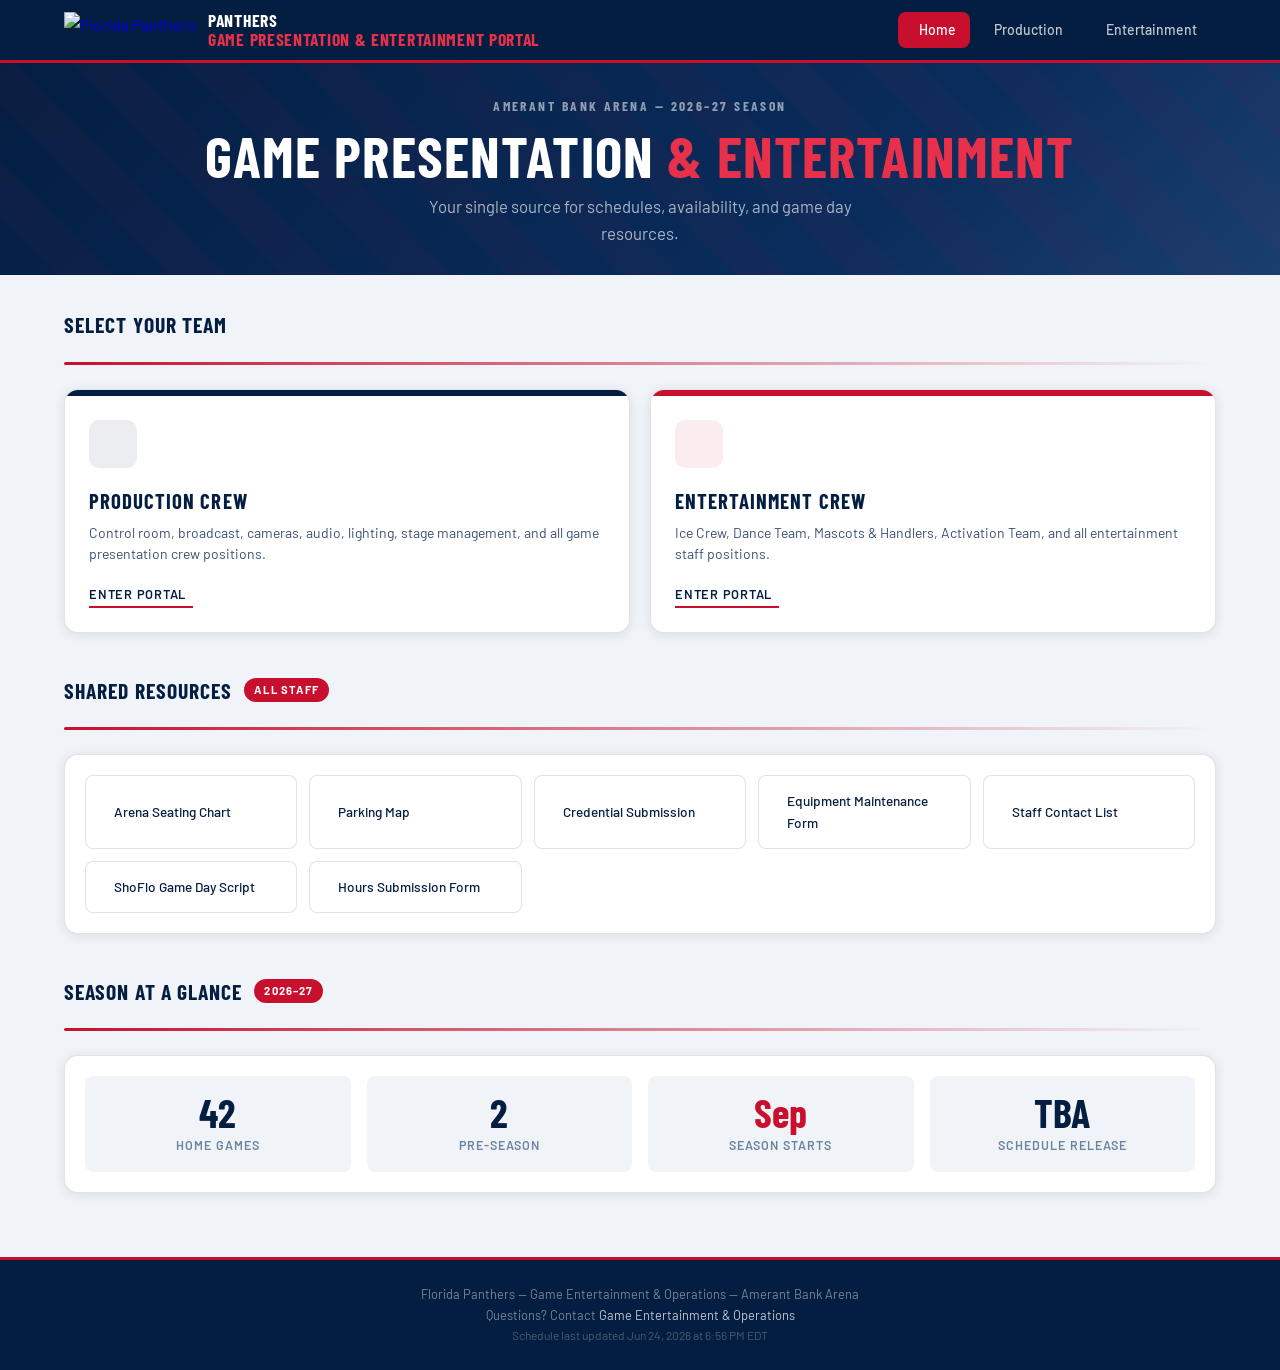
==== index.html @ a77f3585 "Add files via upload" ====
<!DOCTYPE html>
<html lang="en">
<head>
<meta charset="UTF-8">
<meta name="viewport" content="width=device-width, initial-scale=1.0">
<meta name="apple-mobile-web-app-capable" content="yes">
<meta name="apple-mobile-web-app-title" content="Panthers Game Presentation Portal">
<title>Florida Panthers — Game Presentation &amp; Entertainment Portal</title>
<link rel="stylesheet" href="portal.css">
<link rel="stylesheet" href="https://cdn.jsdelivr.net/npm/@tabler/icons-webfont@latest/tabler-icons.min.css">
</head>
<body>

<nav class="nav">
  <div class="nav-inner">
    <a href="index.html" class="nav-logo">
      <img src="https://upload.wikimedia.org/wikipedia/en/4/43/Florida_Panthers_2016_logo.svg" alt="Florida Panthers">
      <div class="nav-wordmark">Panthers<span>Game Presentation &amp; Entertainment Portal</span></div>
    </a>
    <ul class="nav-links">
      <li><a href="index.html" class="active"><i class="ti ti-home"></i><span>Home</span></a></li>
      <li class="nav-dropdown">
        <a href="production.html"><i class="ti ti-video"></i><span>Production</span><i class="ti ti-chevron-down nav-caret"></i></a>
        <div class="nav-dropdown-menu">
        <div class="nav-dropdown-menu-inner">
          <a href="production.html#schedule"><i class="ti ti-calendar-event"></i> Schedule</a>
          <a href="production.html#availability"><i class="ti ti-clipboard-check"></i> Availability</a>
          <a href="production.html#resources"><i class="ti ti-folder"></i> Resources</a>
        </div>
      </div>
      </li>
      <li class="nav-dropdown">
        <a href="entertainment.html"><i class="ti ti-star"></i><span>Entertainment</span><i class="ti ti-chevron-down nav-caret"></i></a>
        <div class="nav-dropdown-menu">
        <div class="nav-dropdown-menu-inner">
          <a href="entertainment.html#schedule"><i class="ti ti-calendar-event"></i> Schedule</a>
          <a href="entertainment.html#availability"><i class="ti ti-clipboard-check"></i> Availability</a>
          <a href="entertainment.html#resources"><i class="ti ti-folder"></i> Resources</a>
        </div>
      </div>
      </li>
    </ul>
  </div>
</nav>

<section class="hero">
  <p class="hero-eyebrow">Amerant Bank Arena &mdash; <span class="season-label">2026&ndash;27</span> Season</p>
  <h1>Game Presentation <span>&amp; Entertainment</span></h1>
  <p class="hero-sub">Your single source for schedules, availability, and game day resources.</p>
</section>

<main class="main">

  <div class="section-header">
    <h2>Select Your Team</h2>
  </div>
  <div class="section-divider"></div>

  <div class="team-grid">
    <a href="production.html" class="team-card">
      <div class="team-card-banner prod"></div>
      <div class="team-card-body">
        <div class="team-card-icon prod"><i class="ti ti-video" aria-hidden="true"></i></div>
        <h3>Production Crew</h3>
        <p>Control room, broadcast, cameras, audio, lighting, stage management, and all game presentation crew positions.</p>
        <span class="team-card-cta">Enter portal <i class="ti ti-arrow-right" aria-hidden="true"></i></span>
      </div>
    </a>
    <a href="entertainment.html" class="team-card">
      <div class="team-card-banner ent"></div>
      <div class="team-card-body">
        <div class="team-card-icon ent"><i class="ti ti-star" aria-hidden="true"></i></div>
        <h3>Entertainment Crew</h3>
        <p>Ice Crew, Dance Team, Mascots &amp; Handlers, Activation Team, and all entertainment staff positions.</p>
        <span class="team-card-cta">Enter portal <i class="ti ti-arrow-right" aria-hidden="true"></i></span>
      </div>
    </a>
  </div>

  <div class="section-header">
    <h2>Shared Resources</h2>
    <span class="section-badge">All Staff</span>
  </div>
  <div class="section-divider"></div>

  <div class="card" style="margin-bottom:2.5rem;">
    <div class="card-body">
      <div class="resource-grid">
        <a href="ABA_Seating_Chart.png" target="_blank" class="resource-link">
          <i class="ti ti-map" aria-hidden="true"></i>Arena Seating Chart
        </a>
        <a href="Parking_Map.png" target="_blank" class="resource-link">
          <i class="ti ti-parking" aria-hidden="true"></i>Parking Map
        </a>
        <a href="https://creatorapp.zohopublic.com/nhlevent/florida-panthers/form-perma/Florida_Panthers_Season/fpvRsQJByOV8vjrBfJmbxFvs2st1xO2zJe5pDhkQmj3Pxw15mRZkZm56s0keaerYkXv9rpgrgRSNdNEFrzxY1HZ57eg0WHTp2CWB?LinkType=PartTime&zc_Prefill=true" target="_blank" class="resource-link">
          <i class="ti ti-id-badge" aria-hidden="true"></i>Credential Submission
        </a>
        <a href="https://airtable.com/app7USt6T6CjYGmzY/shrg5Tsjk0FIjl72H" target="_blank" class="resource-link">
          <i class="ti ti-tool" aria-hidden="true"></i>Equipment Maintenance Form
        </a>
        <a href="https://airtable.com/app7USt6T6CjYGmzY/shrYzLS5fdBYRTl67" target="_blank" class="resource-link">
          <i class="ti ti-users" aria-hidden="true"></i>Staff Contact List
        </a>
        <a href="https://app.shoflo.io/teams/5bb23f95f660cf0e52e1efe6/events/68a5d77dad4436d5dede8340/guest" target="_blank" class="resource-link">
          <i class="ti ti-script" aria-hidden="true"></i>ShoFlo Game Day Script
        </a>
        <a href="https://airtable.com/appQA3pBNsoVP6OfV/shrLjlVFxFyjy3fIL" target="_blank" class="resource-link">
          <i class="ti ti-clock" aria-hidden="true"></i>Hours Submission Form
        </a>

      </div>
    </div>
  </div>

  <div class="section-header">
    <h2>Season at a Glance</h2>
    <span class="section-badge">2026&ndash;27</span>
  </div>
  <div class="section-divider"></div>

  <div class="card">
    <div class="card-body" style="display:grid;grid-template-columns:repeat(auto-fit,minmax(140px,1fr));gap:1rem;">
      <div style="text-align:center;padding:1rem;background:var(--ice);border-radius:var(--radius);">
        <div style="font-family:'Barlow Condensed',sans-serif;font-size:2.5rem;font-weight:700;color:var(--navy);line-height:1;">42</div>
        <div style="font-size:0.78rem;font-weight:600;text-transform:uppercase;letter-spacing:0.08em;color:var(--text-muted);margin-top:0.25rem;">Home Games</div>
      </div>
      <div style="text-align:center;padding:1rem;background:var(--ice);border-radius:var(--radius);">
        <div style="font-family:'Barlow Condensed',sans-serif;font-size:2.5rem;font-weight:700;color:var(--navy);line-height:1;">2</div>
        <div style="font-size:0.78rem;font-weight:600;text-transform:uppercase;letter-spacing:0.08em;color:var(--text-muted);margin-top:0.25rem;">Pre-Season</div>
      </div>
      <div style="text-align:center;padding:1rem;background:var(--ice);border-radius:var(--radius);">
        <div style="font-family:'Barlow Condensed',sans-serif;font-size:2.5rem;font-weight:700;color:var(--red);line-height:1;">Sep</div>
        <div style="font-size:0.78rem;font-weight:600;text-transform:uppercase;letter-spacing:0.08em;color:var(--text-muted);margin-top:0.25rem;">Season Starts</div>
      </div>
      <div style="text-align:center;padding:1rem;background:var(--ice);border-radius:var(--radius);">
        <div style="font-family:'Barlow Condensed',sans-serif;font-size:2.5rem;font-weight:700;color:var(--navy);line-height:1;">TBA</div>
        <div style="font-size:0.78rem;font-weight:600;text-transform:uppercase;letter-spacing:0.08em;color:var(--text-muted);margin-top:0.25rem;">Schedule Release</div>
      </div>
    </div>
  </div>

</main>

<footer class="footer">
  Florida Panthers &mdash; Game Entertainment &amp; Operations &mdash; Amerant Bank Arena<br>
  Questions? Contact <a href="mailto:masinom@floridapanthers.com">Game Entertainment & Operations</a><br>
  <span id="homeUpdatedAt" style="font-size:0.75rem;opacity:0.6;"></span>
</footer>

<script>
// ── Dynamic season label (flips to next season on June 15 each year) ──
function getSeasonLabel() {
  const now = new Date();
  const month = now.getMonth() + 1;
  const day = now.getDate();
  const year = now.getFullYear();
  const isOffseason = month > 6 || (month === 6 && day >= 15);
  const startYear = isOffseason ? year : year - 1;
  return `${startYear}–${String(startYear + 1).slice(2)}`;
}
document.addEventListener('DOMContentLoaded', function() {
  document.querySelectorAll('.season-label').forEach(el => {
    el.textContent = getSeasonLabel();
  });
});
</script>
<script>
// Load last-updated timestamp from schedule.json
fetch('schedule.json?v=' + Date.now())
  .then(r => r.json())
  .then(data => {
    if (data.updated) {
      const d = new Date(data.updated);
      document.getElementById('homeUpdatedAt').textContent =
        'Schedule last updated ' + d.toLocaleDateString('en-US', {month:'short', day:'numeric', year:'numeric'}) +
        ' at ' + d.toLocaleTimeString('en-US', {hour:'numeric', minute:'2-digit', timeZoneName:'short', timeZone:'America/New_York'});
    }
  })
  .catch(() => {});
</script>
</body>
</html>
---- portal.css ----
@import url('https://fonts.googleapis.com/css2?family=Barlow:wght@400;500;600;700&family=Barlow+Condensed:wght@600;700&display=swap');

*, *::before, *::after { box-sizing: border-box; margin: 0; padding: 0; }

:root {
  --red: #C8102E;
  --red-dark: #9B0C22;
  --red-light: #E8304A;
  --navy: #041E42;
  --navy-mid: #0A2D5E;
  --navy-light: #1A3F6F;
  --white: #FFFFFF;
  --ice: #F0F4F8;
  --ice-dark: #DDE5EE;
  --text-primary: #041E42;
  --text-secondary: #3A5272;
  --text-muted: #6B84A0;
  --border: rgba(4,30,66,0.12);
  --border-strong: rgba(4,30,66,0.25);
  --radius: 8px;
  --radius-lg: 14px;
  --shadow: 0 2px 12px rgba(4,30,66,0.10);
  --shadow-lg: 0 8px 32px rgba(4,30,66,0.16);
}

html { font-size: 16px; }
body {
  font-family: 'Barlow', system-ui, sans-serif;
  background: var(--ice);
  color: var(--text-primary);
  min-height: 100vh;
  line-height: 1.6;
}

/* ── NAV ── */
.nav {
  background: var(--navy);
  border-bottom: 3px solid var(--red);
  position: sticky;
  top: 0;
  z-index: 100;
}
.nav-inner {
  max-width: 1200px;
  margin: 0 auto;
  padding: 0 1.5rem;
  display: flex;
  align-items: center;
  gap: 2rem;
  height: 60px;
}
.nav-logo {
  display: flex;
  align-items: center;
  gap: 0.75rem;
  text-decoration: none;
}
.nav-logo img { height: 36px; width: auto; }
.nav-wordmark {
  font-family: 'Barlow Condensed', sans-serif;
  font-size: 1.1rem;
  font-weight: 700;
  color: var(--white);
  letter-spacing: 0.04em;
  text-transform: uppercase;
  line-height: 1.1;
}
.nav-wordmark span { color: var(--red-light); display: block; }
.nav-links {
  display: flex;
  gap: 0.25rem;
  margin-left: auto;
  list-style: none;
}
.nav-links a {
  display: flex;
  align-items: center;
  gap: 0.4rem;
  padding: 0.4rem 0.9rem;
  border-radius: var(--radius);
  color: rgba(255,255,255,0.75);
  text-decoration: none;
  font-size: 0.875rem;
  font-weight: 500;
  transition: color 0.15s, background 0.15s;
  white-space: nowrap;
}
.nav-links a:hover { color: var(--white); background: rgba(255,255,255,0.08); }
.nav-links a.active { color: var(--white); background: var(--red); }
.nav-links a i { font-size: 15px; }

/* ── NAV DROPDOWNS ── */
.nav-dropdown { position: relative; }
.nav-dropdown > a { display: flex; align-items: center; gap: 5px; }
.nav-caret { font-size: 11px !important; opacity: 0.7; transition: transform 0.2s; }
.nav-dropdown:hover .nav-caret { transform: rotate(180deg); }
.nav-dropdown-menu {
  visibility: hidden;
  opacity: 0;
  pointer-events: none;
  position: absolute;
  top: 100%;
  right: 0;
  padding-top: 10px;
  z-index: 200;
  transition: opacity 0.15s, visibility 0.15s;
}
.nav-dropdown:hover .nav-dropdown-menu {
  visibility: visible;
  opacity: 1;
  pointer-events: auto;
}
.nav-dropdown-menu-inner {
  background: var(--navy);
  border: 1px solid rgba(255,255,255,0.12);
  border-radius: var(--radius);
  min-width: 170px;
  box-shadow: 0 8px 24px rgba(0,0,0,0.3);
  overflow: hidden;
}
.nav-dropdown-menu a {
  display: flex;
  align-items: center;
  gap: 8px;
  padding: 10px 16px;
  font-size: 13px;
  font-weight: 500;
  color: rgba(255,255,255,0.8);
  text-decoration: none;
  border-bottom: 1px solid rgba(255,255,255,0.07);
  transition: background 0.15s, color 0.15s;
  white-space: nowrap;
}
.nav-dropdown-menu a:last-child { border-bottom: none; }
.nav-dropdown-menu a:hover { background: rgba(255,255,255,0.1); color: var(--white); }
.nav-dropdown-menu a i { font-size: 14px; color: var(--red-light); }

/* ── HERO ── */
.hero {
  background: linear-gradient(135deg, var(--navy) 0%, var(--navy-mid) 70%, var(--navy-light) 100%);
  padding: 2rem 1.5rem 1.75rem;
  text-align: center;
  position: relative;
  overflow: hidden;
}
.hero::before {
  content: '';
  position: absolute;
  inset: 0;
  background: repeating-linear-gradient(
    45deg,
    transparent,
    transparent 40px,
    rgba(200,16,46,0.04) 40px,
    rgba(200,16,46,0.04) 80px
  );
}
.hero-eyebrow {
  font-family: 'Barlow Condensed', sans-serif;
  font-size: 0.85rem;
  font-weight: 700;
  letter-spacing: 0.18em;
  text-transform: uppercase;
  color: rgba(255,255,255,0.55);
  margin-bottom: 0.5rem;
  position: relative;
}
.hero h1 {
  font-family: 'Barlow Condensed', sans-serif;
  font-size: clamp(2.2rem, 5vw, 3.6rem);
  font-weight: 700;
  color: var(--white);
  letter-spacing: 0.02em;
  text-transform: uppercase;
  line-height: 1.05;
  margin-bottom: 0.5rem;
  position: relative;
}
.hero h1 span { color: var(--red-light); }
.hero-sub {
  font-size: 1.05rem;
  color: rgba(255,255,255,0.65);
  max-width: 480px;
  margin: 0 auto;
  position: relative;
}

/* ── MAIN LAYOUT ── */
.main { max-width: 1200px; margin: 0 auto; padding: 2rem 1.5rem 4rem; }

/* ── SECTION HEADER ── */
.section-header {
  display: flex;
  align-items: center;
  gap: 0.75rem;
  margin-bottom: 1.25rem;
}
.section-header h2 {
  font-family: 'Barlow Condensed', sans-serif;
  font-size: 1.35rem;
  font-weight: 700;
  text-transform: uppercase;
  letter-spacing: 0.05em;
  color: var(--text-primary);
}
.section-badge {
  font-size: 0.7rem;
  font-weight: 700;
  text-transform: uppercase;
  letter-spacing: 0.1em;
  padding: 3px 10px;
  border-radius: 20px;
  background: var(--red);
  color: var(--white);
}
.section-badge.navy { background: var(--navy); color: var(--white); }
.section-divider {
  height: 3px;
  background: linear-gradient(90deg, var(--red) 0%, transparent 100%);
  border-radius: 2px;
  margin-bottom: 1.5rem;
}

/* ── CARDS ── */
.card {
  background: var(--white);
  border: 1px solid var(--border);
  border-radius: var(--radius-lg);
  box-shadow: var(--shadow);
  overflow: hidden;
}
.card-header {
  background: var(--navy);
  padding: 1rem 1.25rem;
  display: flex;
  align-items: center;
  gap: 0.75rem;
}
.card-header h3 {
  font-family: 'Barlow Condensed', sans-serif;
  font-size: 1rem;
  font-weight: 700;
  text-transform: uppercase;
  letter-spacing: 0.06em;
  color: var(--white);
}
.card-header i { color: var(--red-light); font-size: 18px; }
.card-header.red { background: var(--red); }
.card-header.red h3 { color: var(--white); }
.card-header.red i { color: rgba(255,255,255,0.75); }
.card-body { padding: 1.25rem; }

/* ── TEAM PORTAL CARDS ── */
.team-grid {
  display: grid;
  grid-template-columns: repeat(auto-fit, minmax(300px, 1fr));
  gap: 1.25rem;
  margin-bottom: 2.5rem;
}
.team-card {
  background: var(--white);
  border: 1px solid var(--border);
  border-radius: var(--radius-lg);
  overflow: hidden;
  box-shadow: var(--shadow);
  text-decoration: none;
  display: block;
  transition: transform 0.15s, box-shadow 0.15s;
}
.team-card:hover { transform: translateY(-3px); box-shadow: var(--shadow-lg); }
.team-card-banner { height: 6px; }
.team-card-banner.prod { background: var(--navy); }
.team-card-banner.ent { background: var(--red); }
.team-card-body { padding: 1.5rem; }
.team-card:hover .team-card-cta i { transform: translateX(3px); }
.team-card-icon {
  width: 48px;
  height: 48px;
  border-radius: 10px;
  display: flex;
  align-items: center;
  justify-content: center;
  margin-bottom: 1rem;
  font-size: 22px;
}
.team-card-icon.prod { background: rgba(4,30,66,0.08); color: var(--navy); }
.team-card-icon.ent { background: rgba(200,16,46,0.08); color: var(--red); }
.team-card h3 {
  font-family: 'Barlow Condensed', sans-serif;
  font-size: 1.3rem;
  font-weight: 700;
  text-transform: uppercase;
  letter-spacing: 0.05em;
  color: var(--text-primary);
  margin-bottom: 0.35rem;
}
.team-card p { font-size: 0.875rem; color: var(--text-secondary); line-height: 1.5; margin-bottom: 1rem; }
.team-card-cta {
  display: inline-flex;
  align-items: center;
  gap: 0.4rem;
  font-size: 0.8rem;
  font-weight: 600;
  letter-spacing: 0.06em;
  text-transform: uppercase;
  color: var(--navy);
  border-bottom: 2px solid var(--red);
  padding-bottom: 1px;
}
.team-card-cta i { font-size: 14px; transition: transform 0.15s; }
.team-card-body:hover .team-card-cta i { transform: translateX(3px); }

/* ── RESOURCE LINKS ── */
.resource-grid {
  display: grid;
  grid-template-columns: repeat(auto-fill, minmax(200px, 1fr));
  gap: 0.75rem;
}
.resource-link {
  display: flex;
  align-items: center;
  gap: 0.75rem;
  padding: 0.875rem 1rem;
  background: var(--white);
  border: 1px solid var(--border);
  border-radius: var(--radius);
  text-decoration: none;
  color: var(--text-primary);
  font-size: 0.85rem;
  font-weight: 500;
  transition: border-color 0.15s, box-shadow 0.15s;
}
.resource-link:hover {
  border-color: var(--red);
  box-shadow: 0 2px 8px rgba(200,16,46,0.12);
}
.resource-link i { font-size: 17px; color: var(--red-dark); flex-shrink: 0; }

/* ── SCHEDULE TABLE ── */
.schedule-wrap { overflow-x: auto; }
.schedule-table {
  width: 100%;
  border-collapse: collapse;
  font-size: 0.875rem;
}
.schedule-table th {
  background: var(--navy);
  color: var(--white);
  font-family: 'Barlow Condensed', sans-serif;
  font-size: 0.8rem;
  font-weight: 700;
  letter-spacing: 0.08em;
  text-transform: uppercase;
  padding: 0.75rem 1rem;
  text-align: left;
  white-space: nowrap;
}
.schedule-table td {
  padding: 0.75rem 1rem;
  border-bottom: 1px solid var(--border);
  color: var(--text-primary);
  vertical-align: middle;
}
.schedule-table tr:last-child td { border-bottom: none; }
.schedule-table tr:hover td { background: var(--ice); }
.schedule-table .game-num {
  font-family: 'Barlow Condensed', sans-serif;
  font-weight: 700;
  font-size: 1rem;
  color: var(--navy);
}
.schedule-table .badge {
  display: inline-block;
  font-size: 0.7rem;
  font-weight: 700;
  letter-spacing: 0.06em;
  text-transform: uppercase;
  padding: 2px 8px;
  border-radius: 20px;
  background: var(--ice-dark);
  color: var(--text-secondary);
}
.schedule-table .badge.preseason { background: rgba(200,16,46,0.10); color: var(--red-dark); }
.schedule-table .badge.tbd { background: var(--ice-dark); color: var(--text-muted); }

/* ── FORM EMBED ── */
.form-embed-wrap {
  border-radius: var(--radius-lg);
  overflow: hidden;
  border: 1px solid var(--border);
  box-shadow: var(--shadow);
  background: var(--white);
}
.form-embed-wrap iframe {
  display: block;
  width: 100%;
  border: none;
}

/* ── TAB NAV ── */
.tab-nav {
  display: flex;
  gap: 0.5rem;
  margin-bottom: 1.5rem;
  border-bottom: 2px solid var(--border);
  padding-bottom: 0;
}
.tab-btn {
  font-family: 'Barlow Condensed', sans-serif;
  font-size: 0.95rem;
  font-weight: 700;
  text-transform: uppercase;
  letter-spacing: 0.06em;
  padding: 0.6rem 1.2rem;
  background: none;
  border: none;
  border-bottom: 3px solid transparent;
  margin-bottom: -2px;
  cursor: pointer;
  color: var(--text-muted);
  transition: color 0.15s, border-color 0.15s;
}
.tab-btn.active { color: var(--navy); border-bottom-color: var(--red); }
.tab-btn:hover:not(.active) { color: var(--text-secondary); }
.tab-panel { display: none; }
.tab-panel.active { display: block; }

/* ── LOADING STATE ── */
.loading {
  text-align: center;
  padding: 3rem 1rem;
  color: var(--text-muted);
  font-size: 0.9rem;
}
.loading i { font-size: 28px; display: block; margin-bottom: 0.75rem; animation: spin 1.2s linear infinite; }
@keyframes spin { to { transform: rotate(360deg); } }

/* ── FOOTER ── */
.footer {
  background: var(--navy);
  border-top: 3px solid var(--red);
  padding: 1.5rem;
  text-align: center;
  color: rgba(255,255,255,0.45);
  font-size: 0.8rem;
}
.footer a { color: rgba(255,255,255,0.75); text-decoration: none; }
.footer a:hover { color: var(--white); }

/* ── RESPONSIVE ── */
@media (max-width: 640px) {
  .nav-wordmark span { display: none; }
  .nav-links a span { display: none; }
  .main { padding: 1.25rem 1rem 3rem; }
  .hero { padding: 1.5rem 1rem 1.25rem; }
}
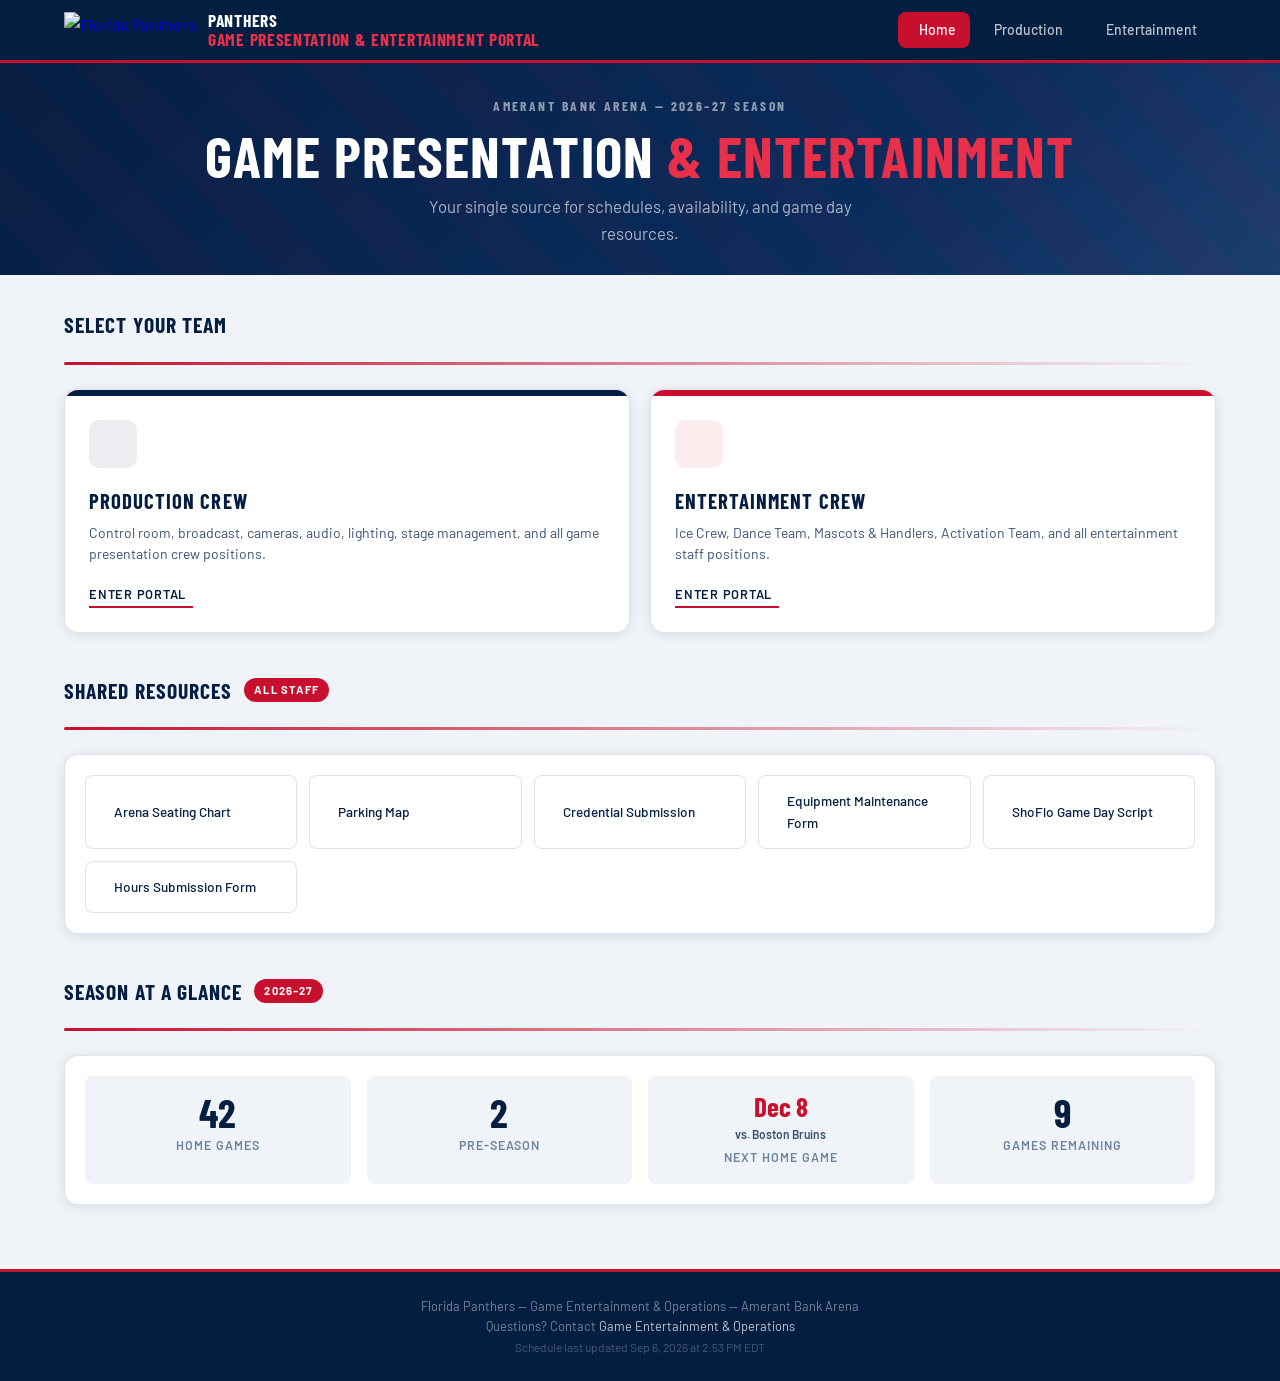
==== commit c9a0c9d1: "Add files via upload" ====
--- a/index.html
+++ b/index.html
@@ -22,22 +22,18 @@
       <li class="nav-dropdown">
         <a href="production.html"><i class="ti ti-video"></i><span>Production</span><i class="ti ti-chevron-down nav-caret"></i></a>
         <div class="nav-dropdown-menu">
-        <div class="nav-dropdown-menu-inner">
           <a href="production.html#schedule"><i class="ti ti-calendar-event"></i> Schedule</a>
           <a href="production.html#availability"><i class="ti ti-clipboard-check"></i> Availability</a>
           <a href="production.html#resources"><i class="ti ti-folder"></i> Resources</a>
         </div>
-      </div>
       </li>
       <li class="nav-dropdown">
         <a href="entertainment.html"><i class="ti ti-star"></i><span>Entertainment</span><i class="ti ti-chevron-down nav-caret"></i></a>
         <div class="nav-dropdown-menu">
-        <div class="nav-dropdown-menu-inner">
           <a href="entertainment.html#schedule"><i class="ti ti-calendar-event"></i> Schedule</a>
           <a href="entertainment.html#availability"><i class="ti ti-clipboard-check"></i> Availability</a>
           <a href="entertainment.html#resources"><i class="ti ti-folder"></i> Resources</a>
         </div>
-      </div>
       </li>
     </ul>
   </div>
@@ -92,16 +88,13 @@
         <a href="Parking_Map.png" target="_blank" class="resource-link">
           <i class="ti ti-parking" aria-hidden="true"></i>Parking Map
         </a>
-        <a href="https://creatorapp.zohopublic.com/nhlevent/florida-panthers/form-perma/Florida_Panthers_Season/fpvRsQJByOV8vjrBfJmbxFvs2st1xO2zJe5pDhkQmj3Pxw15mRZkZm56s0keaerYkXv9rpgrgRSNdNEFrzxY1HZ57eg0WHTp2CWB?LinkType=PartTime&zc_Prefill=true" target="_blank" class="resource-link">
+        <a href="https://populousaccred.io/PanthersSeason26" target="_blank" class="resource-link">
           <i class="ti ti-id-badge" aria-hidden="true"></i>Credential Submission
         </a>
         <a href="https://airtable.com/app7USt6T6CjYGmzY/shrg5Tsjk0FIjl72H" target="_blank" class="resource-link">
           <i class="ti ti-tool" aria-hidden="true"></i>Equipment Maintenance Form
         </a>
-        <a href="https://airtable.com/app7USt6T6CjYGmzY/shrYzLS5fdBYRTl67" target="_blank" class="resource-link">
-          <i class="ti ti-users" aria-hidden="true"></i>Staff Contact List
-        </a>
-        <a href="https://app.shoflo.io/teams/5bb23f95f660cf0e52e1efe6/events/68a5d77dad4436d5dede8340/guest" target="_blank" class="resource-link">
+        <a href="https://app.shoflo.io/teams/5bb23f95f660cf0e52e1efe6/events/69e1201a64acdb9433d2ab0e/guest" target="_blank" class="resource-link">
           <i class="ti ti-script" aria-hidden="true"></i>ShoFlo Game Day Script
         </a>
         <a href="https://airtable.com/appQA3pBNsoVP6OfV/shrLjlVFxFyjy3fIL" target="_blank" class="resource-link">
@@ -129,12 +122,13 @@
         <div style="font-size:0.78rem;font-weight:600;text-transform:uppercase;letter-spacing:0.08em;color:var(--text-muted);margin-top:0.25rem;">Pre-Season</div>
       </div>
       <div style="text-align:center;padding:1rem;background:var(--ice);border-radius:var(--radius);">
-        <div style="font-family:'Barlow Condensed',sans-serif;font-size:2.5rem;font-weight:700;color:var(--red);line-height:1;">Sep</div>
-        <div style="font-size:0.78rem;font-weight:600;text-transform:uppercase;letter-spacing:0.08em;color:var(--text-muted);margin-top:0.25rem;">Season Starts</div>
-      </div>
-      <div style="text-align:center;padding:1rem;background:var(--ice);border-radius:var(--radius);">
-        <div style="font-family:'Barlow Condensed',sans-serif;font-size:2.5rem;font-weight:700;color:var(--navy);line-height:1;">TBA</div>
-        <div style="font-size:0.78rem;font-weight:600;text-transform:uppercase;letter-spacing:0.08em;color:var(--text-muted);margin-top:0.25rem;">Schedule Release</div>
+        <div id="glanceNextGameDate" style="font-family:'Barlow Condensed',sans-serif;font-size:1.7rem;font-weight:700;color:var(--red);line-height:1.1;">&hellip;</div>
+        <div id="glanceNextGameOpp" style="font-size:0.75rem;font-weight:600;color:var(--text-secondary);margin-top:0.15rem;">&nbsp;</div>
+        <div style="font-size:0.78rem;font-weight:600;text-transform:uppercase;letter-spacing:0.08em;color:var(--text-muted);margin-top:0.25rem;">Next Home Game</div>
+      </div>
+      <div style="text-align:center;padding:1rem;background:var(--ice);border-radius:var(--radius);">
+        <div id="glanceRemaining" style="font-family:'Barlow Condensed',sans-serif;font-size:2.5rem;font-weight:700;color:var(--navy);line-height:1;">&hellip;</div>
+        <div style="font-size:0.78rem;font-weight:600;text-transform:uppercase;letter-spacing:0.08em;color:var(--text-muted);margin-top:0.25rem;">Games Remaining</div>
       </div>
     </div>
   </div>
@@ -165,7 +159,7 @@
 });
 </script>
 <script>
-// Load last-updated timestamp from schedule.json
+// Load last-updated timestamp, next home game, and games remaining from schedule.json
 fetch('schedule.json?v=' + Date.now())
   .then(r => r.json())
   .then(data => {
@@ -175,8 +169,94 @@
         'Schedule last updated ' + d.toLocaleDateString('en-US', {month:'short', day:'numeric', year:'numeric'}) +
         ' at ' + d.toLocaleTimeString('en-US', {hour:'numeric', minute:'2-digit', timeZoneName:'short', timeZone:'America/New_York'});
     }
+
+    const records = (data.records || []).slice().sort((a, b) => a.date.localeCompare(b.date));
+
+    // "Today" in America/New_York as YYYY-MM-DD, so date-string comparison lines up with the data
+    const todayStr = new Date().toLocaleDateString('en-CA', {timeZone: 'America/New_York'}); // en-CA gives YYYY-MM-DD
+
+    const upcoming = records.filter(g => g.date >= todayStr);
+
+    const remainingEl = document.getElementById('glanceRemaining');
+    const nextDateEl = document.getElementById('glanceNextGameDate');
+    const nextOppEl = document.getElementById('glanceNextGameOpp');
+
+    if (remainingEl) remainingEl.textContent = upcoming.length;
+
+    if (upcoming.length > 0) {
+      const next = upcoming[0];
+      // Parse the YYYY-MM-DD as a local date (avoid UTC off-by-one)
+      const [y, mo, da] = next.date.split('-').map(Number);
+      const gameDate = new Date(y, mo - 1, da);
+      const dateLabel = gameDate.toLocaleDateString('en-US', {month:'short', day:'numeric'});
+      if (nextDateEl) nextDateEl.textContent = dateLabel;
+      if (nextOppEl) nextOppEl.textContent = 'vs. ' + (next.opponent || 'TBA');
+    } else {
+      if (nextDateEl) nextDateEl.textContent = '—';
+      if (nextOppEl) nextOppEl.textContent = 'Season Complete';
+    }
   })
-  .catch(() => {});
+  .catch(() => {
+    const remainingEl = document.getElementById('glanceRemaining');
+    const nextDateEl = document.getElementById('glanceNextGameDate');
+    const nextOppEl = document.getElementById('glanceNextGameOpp');
+    if (remainingEl) remainingEl.textContent = '—';
+    if (nextDateEl) nextDateEl.textContent = '—';
+    if (nextOppEl) nextOppEl.textContent = '\u00a0';
+  });
+</script>
+<script>
+(function() {
+  // Tab switching via hash - works on load AND on same-page hash changes
+  function activateTabFromHash() {
+    var hash = window.location.hash.replace('#', '');
+    if (hash && ['schedule','availability','resources'].includes(hash)) {
+      document.querySelectorAll('.tab-panel').forEach(function(p) { p.classList.remove('active'); });
+      document.querySelectorAll('.tab-btn').forEach(function(b) { b.classList.remove('active'); });
+      var panel = document.getElementById('tab-' + hash);
+      if (panel) panel.classList.add('active');
+      var btn = Array.from(document.querySelectorAll('.tab-btn')).find(function(b) {
+        return b.getAttribute('onclick') && b.getAttribute('onclick').includes("'" + hash + "'");
+      });
+      if (btn) btn.classList.add('active');
+    }
+  }
+  activateTabFromHash();
+  window.addEventListener('hashchange', activateTabFromHash);
+
+  // Nav dropdowns - hover on the LI keeps menu open the whole time
+  // Re-run after every hashchange so the menu works repeatedly on same page
+  function initDropdowns() {
+    document.querySelectorAll('.nav-dropdown').forEach(function(dd) {
+      // Remove old listeners by cloning
+      var fresh = dd.cloneNode(true);
+      dd.parentNode.replaceChild(fresh, dd);
+      var timer;
+      fresh.addEventListener('mouseenter', function() {
+        clearTimeout(timer);
+        fresh.classList.add('open');
+      });
+      fresh.addEventListener('mouseleave', function() {
+        timer = setTimeout(function() {
+          fresh.classList.remove('open');
+        }, 200);
+      });
+      // Menu items close the dropdown when clicked, then navigate normally
+      fresh.querySelectorAll('.nav-dropdown-menu a').forEach(function(link) {
+        link.addEventListener('click', function() {
+          clearTimeout(timer);
+          fresh.classList.remove('open');
+        });
+      });
+    });
+  }
+
+  document.addEventListener('DOMContentLoaded', initDropdowns);
+  // Re-init after every hash navigation so dropdowns work on repeated use
+  window.addEventListener('hashchange', function() {
+    setTimeout(initDropdowns, 50);
+  });
+})();
 </script>
 </body>
 </html>
--- a/portal.css
+++ b/portal.css
@@ -93,47 +93,37 @@
 .nav-dropdown { position: relative; }
 .nav-dropdown > a { display: flex; align-items: center; gap: 5px; }
 .nav-caret { font-size: 11px !important; opacity: 0.7; transition: transform 0.2s; }
-.nav-dropdown:hover .nav-caret { transform: rotate(180deg); }
+.nav-dropdown.open .nav-caret { transform: rotate(180deg); }
 .nav-dropdown-menu {
-  visibility: hidden;
-  opacity: 0;
-  pointer-events: none;
+  display: none;
   position: absolute;
-  top: 100%;
+  top: calc(100% + 4px);
   right: 0;
-  padding-top: 10px;
-  z-index: 200;
-  transition: opacity 0.15s, visibility 0.15s;
-}
-.nav-dropdown:hover .nav-dropdown-menu {
-  visibility: visible;
-  opacity: 1;
-  pointer-events: auto;
-}
-.nav-dropdown-menu-inner {
-  background: var(--navy);
-  border: 1px solid rgba(255,255,255,0.12);
-  border-radius: var(--radius);
-  min-width: 170px;
-  box-shadow: 0 8px 24px rgba(0,0,0,0.3);
+  z-index: 999;
+  background: #041E42;
+  border: 1px solid rgba(255,255,255,0.15);
+  border-radius: 8px;
+  min-width: 175px;
+  box-shadow: 0 8px 24px rgba(0,0,0,0.5);
   overflow: hidden;
 }
+.nav-dropdown.open .nav-dropdown-menu { display: block; }
 .nav-dropdown-menu a {
   display: flex;
   align-items: center;
   gap: 8px;
-  padding: 10px 16px;
+  padding: 11px 16px;
   font-size: 13px;
   font-weight: 500;
-  color: rgba(255,255,255,0.8);
+  color: rgba(255,255,255,0.85);
   text-decoration: none;
-  border-bottom: 1px solid rgba(255,255,255,0.07);
-  transition: background 0.15s, color 0.15s;
+  border-bottom: 1px solid rgba(255,255,255,0.08);
   white-space: nowrap;
+  transition: background 0.12s;
 }
 .nav-dropdown-menu a:last-child { border-bottom: none; }
-.nav-dropdown-menu a:hover { background: rgba(255,255,255,0.1); color: var(--white); }
-.nav-dropdown-menu a i { font-size: 14px; color: var(--red-light); }
+.nav-dropdown-menu a:hover { background: rgba(255,255,255,0.12); color: #fff; }
+.nav-dropdown-menu a i { font-size: 14px; color: #E8304A; }
 
 /* ── HERO ── */
 .hero {
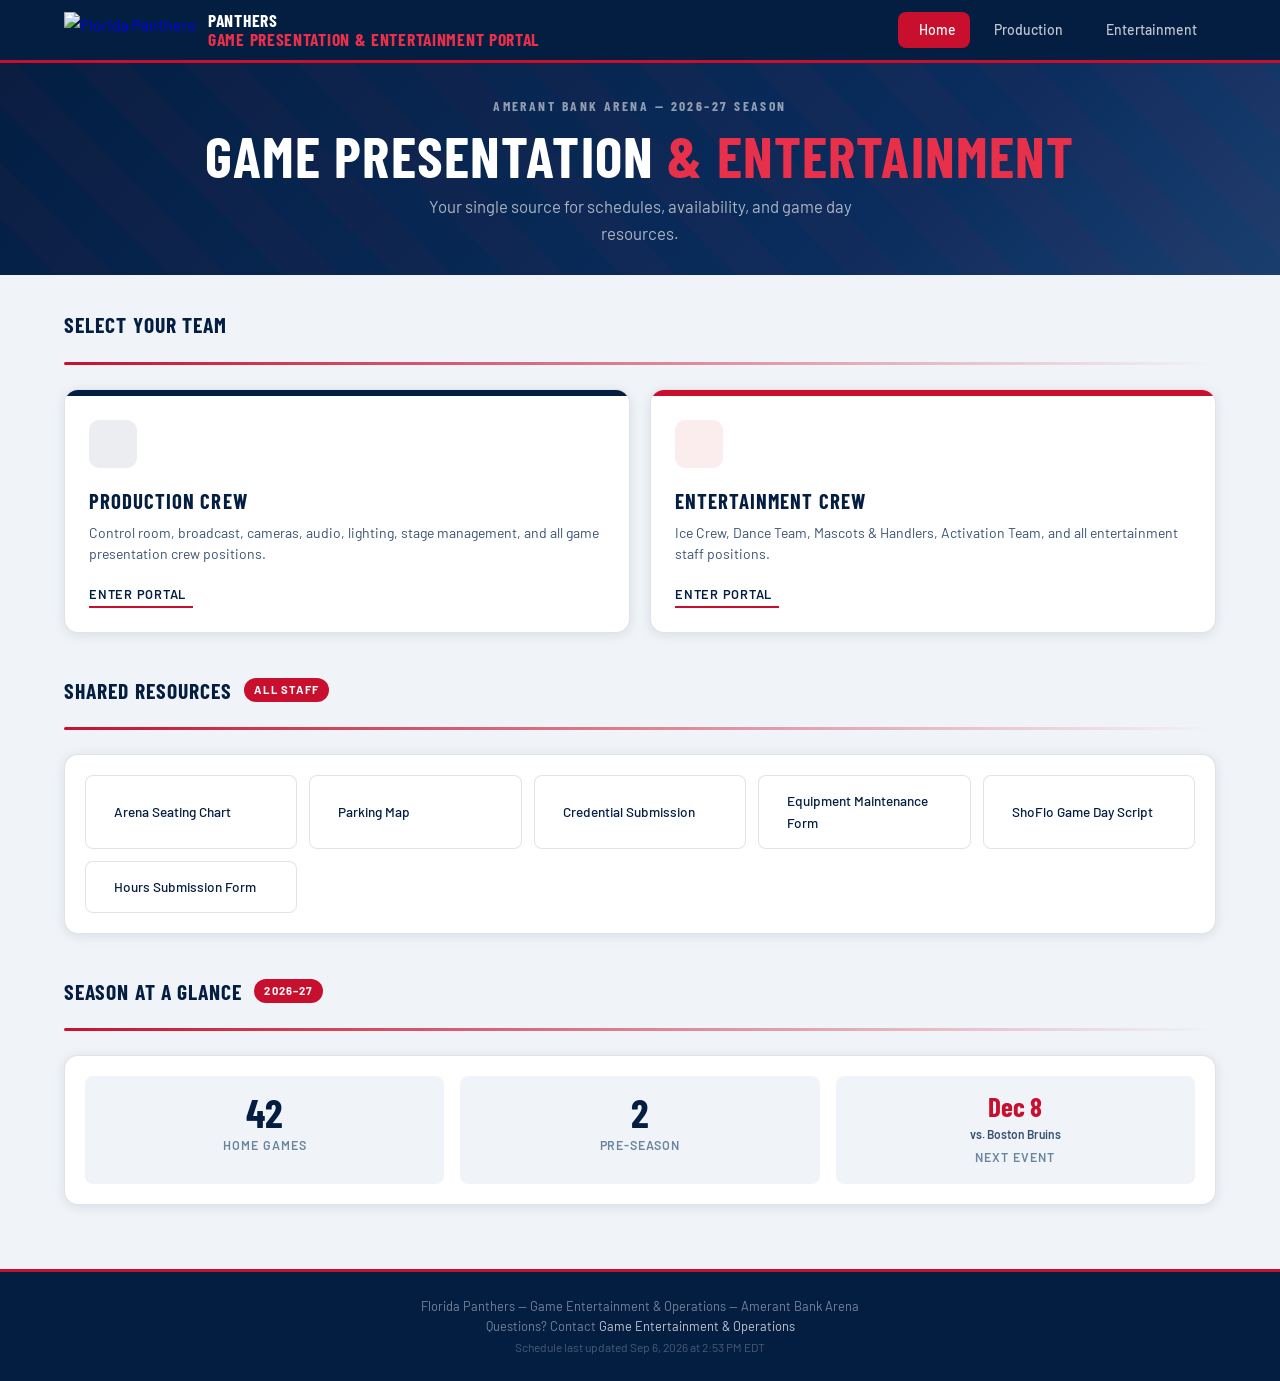
==== commit a159fd84: "Add files via upload" ====
--- a/index.html
+++ b/index.html
@@ -124,11 +124,7 @@
       <div style="text-align:center;padding:1rem;background:var(--ice);border-radius:var(--radius);">
         <div id="glanceNextGameDate" style="font-family:'Barlow Condensed',sans-serif;font-size:1.7rem;font-weight:700;color:var(--red);line-height:1.1;">&hellip;</div>
         <div id="glanceNextGameOpp" style="font-size:0.75rem;font-weight:600;color:var(--text-secondary);margin-top:0.15rem;">&nbsp;</div>
-        <div style="font-size:0.78rem;font-weight:600;text-transform:uppercase;letter-spacing:0.08em;color:var(--text-muted);margin-top:0.25rem;">Next Home Game</div>
-      </div>
-      <div style="text-align:center;padding:1rem;background:var(--ice);border-radius:var(--radius);">
-        <div id="glanceRemaining" style="font-family:'Barlow Condensed',sans-serif;font-size:2.5rem;font-weight:700;color:var(--navy);line-height:1;">&hellip;</div>
-        <div style="font-size:0.78rem;font-weight:600;text-transform:uppercase;letter-spacing:0.08em;color:var(--text-muted);margin-top:0.25rem;">Games Remaining</div>
+        <div style="font-size:0.78rem;font-weight:600;text-transform:uppercase;letter-spacing:0.08em;color:var(--text-muted);margin-top:0.25rem;">Next Event</div>
       </div>
     </div>
   </div>
@@ -177,11 +173,8 @@
 
     const upcoming = records.filter(g => g.date >= todayStr);
 
-    const remainingEl = document.getElementById('glanceRemaining');
     const nextDateEl = document.getElementById('glanceNextGameDate');
     const nextOppEl = document.getElementById('glanceNextGameOpp');
-
-    if (remainingEl) remainingEl.textContent = upcoming.length;
 
     if (upcoming.length > 0) {
       const next = upcoming[0];
@@ -197,10 +190,8 @@
     }
   })
   .catch(() => {
-    const remainingEl = document.getElementById('glanceRemaining');
     const nextDateEl = document.getElementById('glanceNextGameDate');
     const nextOppEl = document.getElementById('glanceNextGameOpp');
-    if (remainingEl) remainingEl.textContent = '—';
     if (nextDateEl) nextDateEl.textContent = '—';
     if (nextOppEl) nextOppEl.textContent = '\u00a0';
   });
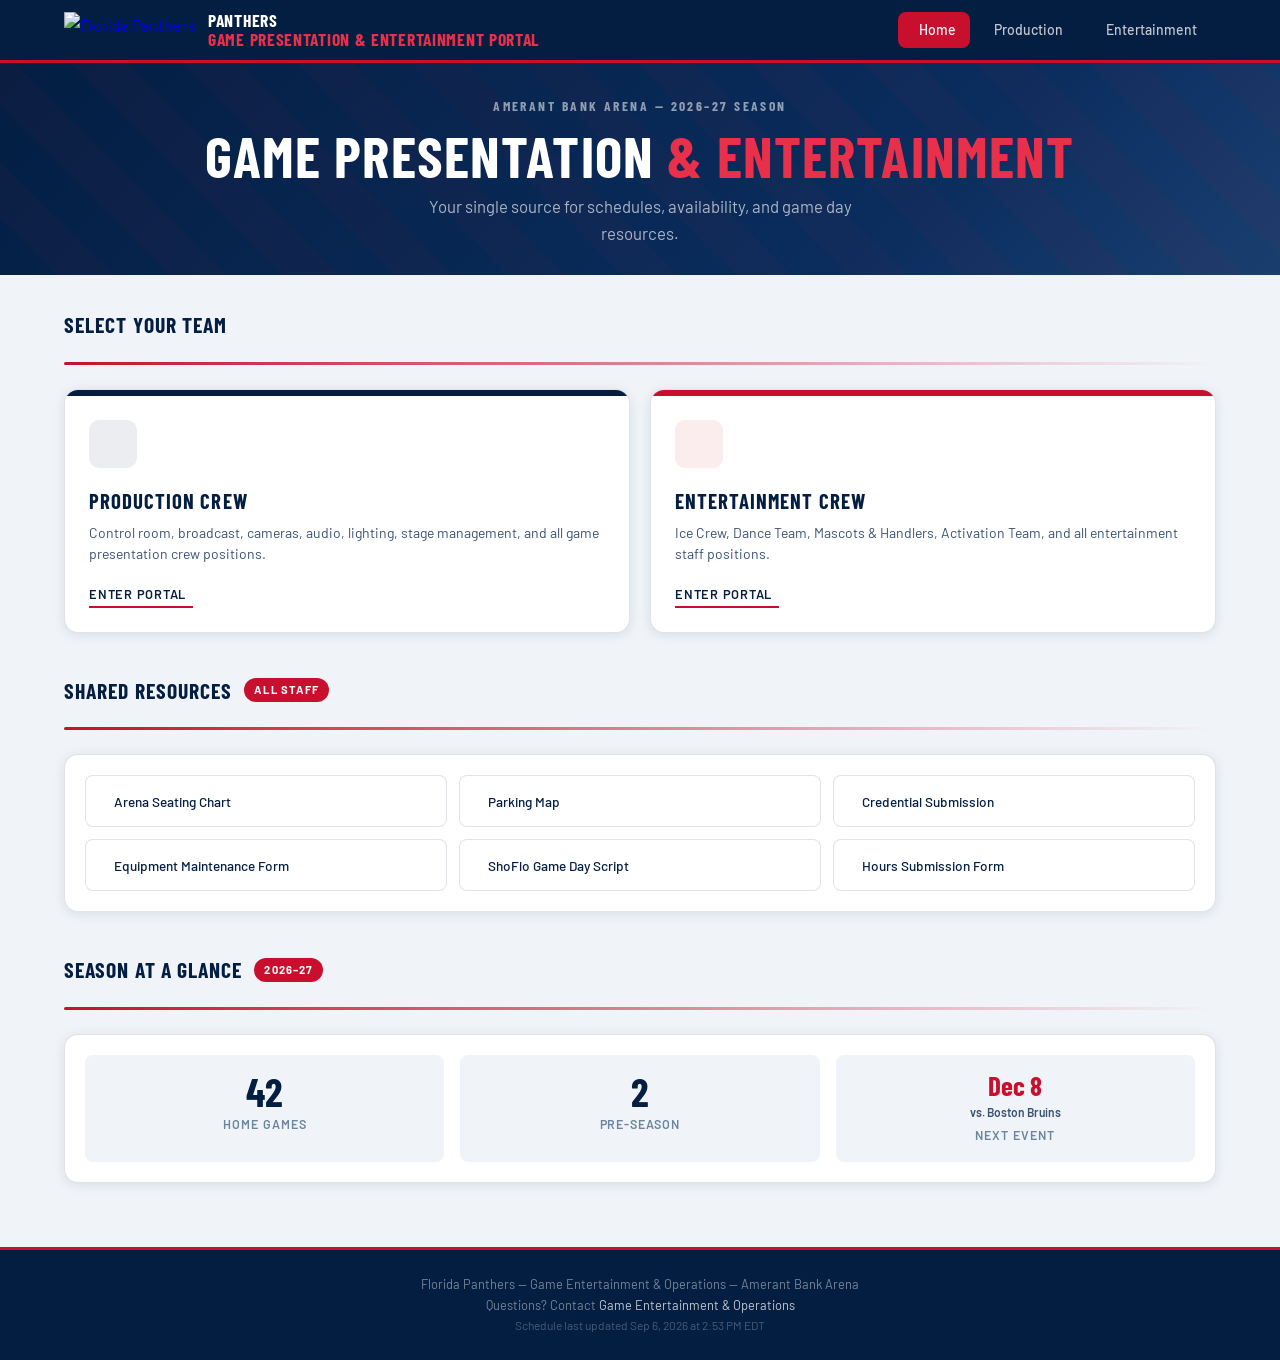
==== commit 901d62fa: "Add files via upload" ====
--- a/index.html
+++ b/index.html
@@ -81,7 +81,7 @@
 
   <div class="card" style="margin-bottom:2.5rem;">
     <div class="card-body">
-      <div class="resource-grid">
+      <div class="resource-grid" style="grid-template-columns:repeat(3,1fr);">
         <a href="ABA_Seating_Chart.png" target="_blank" class="resource-link">
           <i class="ti ti-map" aria-hidden="true"></i>Arena Seating Chart
         </a>
--- a/portal.css
+++ b/portal.css
@@ -311,6 +311,7 @@
   align-items: center;
   gap: 0.75rem;
   padding: 0.875rem 1rem;
+  min-height: 3.25rem;
   background: var(--white);
   border: 1px solid var(--border);
   border-radius: var(--radius);
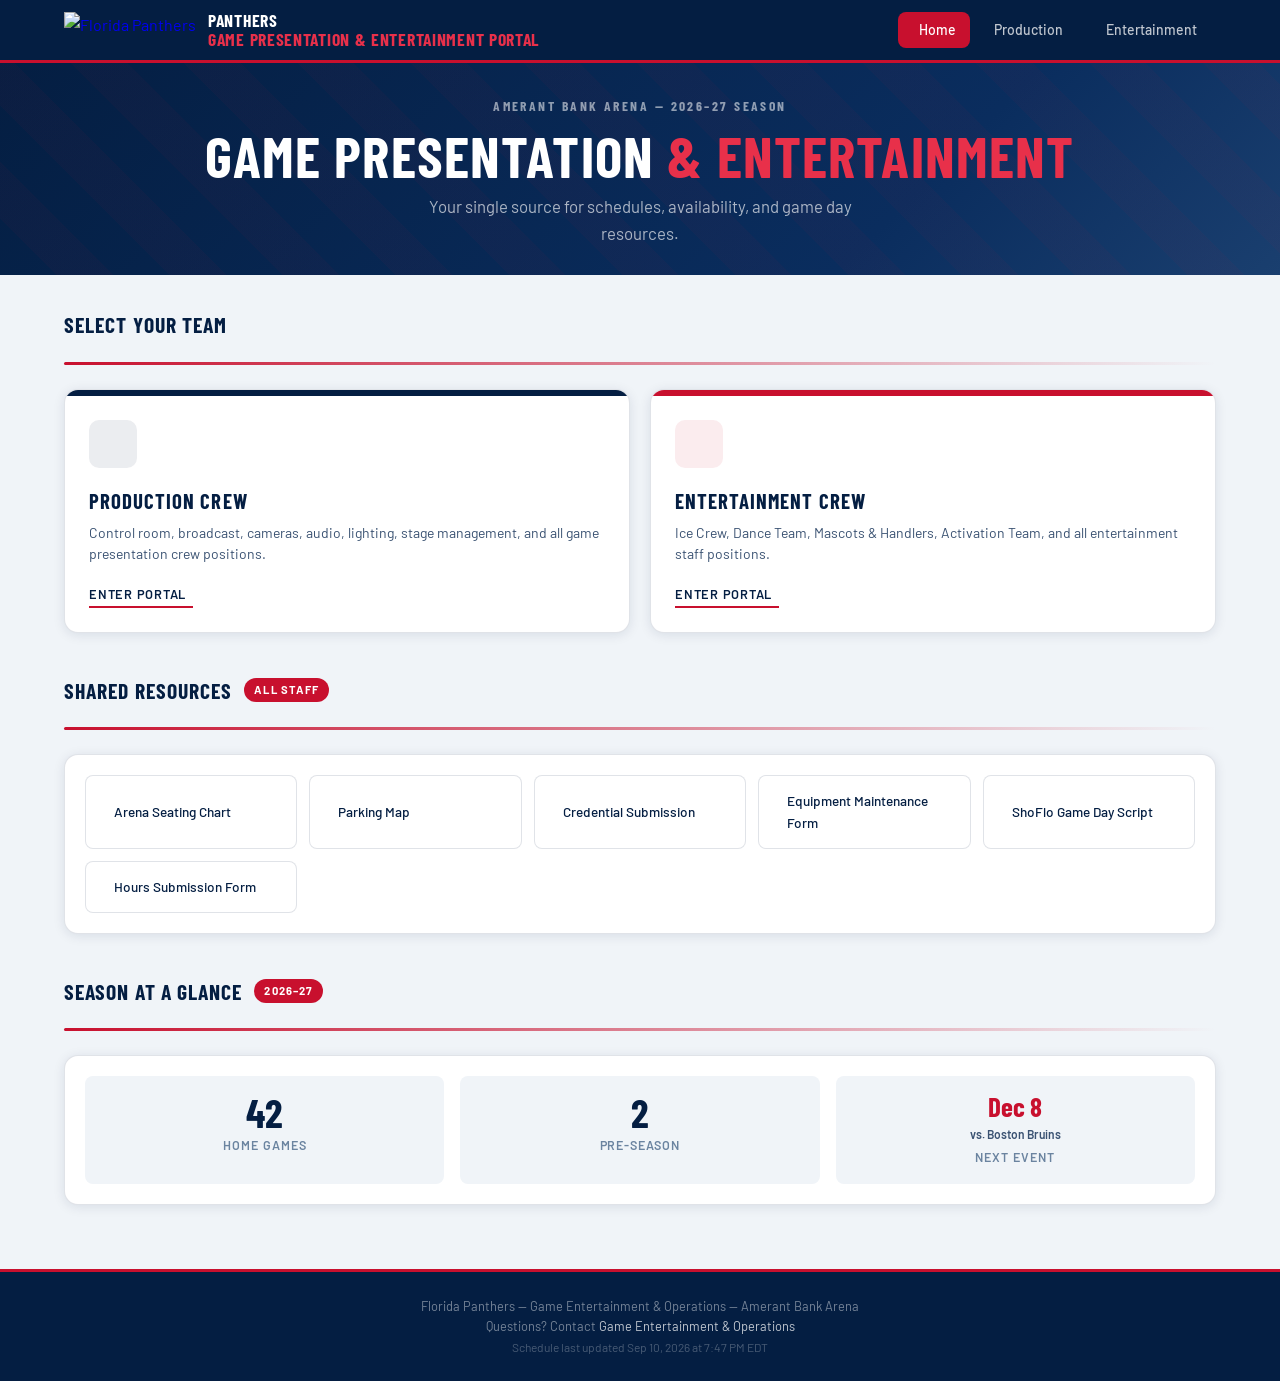
==== commit 4faa9be0: "Add files via upload" ====
--- a/index.html
+++ b/index.html
@@ -81,7 +81,7 @@
 
   <div class="card" style="margin-bottom:2.5rem;">
     <div class="card-body">
-      <div class="resource-grid" style="grid-template-columns:repeat(3,1fr);">
+      <div class="resource-grid grid-3col">
         <a href="ABA_Seating_Chart.png" target="_blank" class="resource-link">
           <i class="ti ti-map" aria-hidden="true"></i>Arena Seating Chart
         </a>
--- a/portal.css
+++ b/portal.css
@@ -444,4 +444,8 @@
   .nav-links a span { display: none; }
   .main { padding: 1.25rem 1rem 3rem; }
   .hero { padding: 1.5rem 1rem 1.25rem; }
-}
+  .grid-3col { grid-template-columns: repeat(2, 1fr) !important; }
+}
+@media (max-width: 420px) {
+  .grid-3col { grid-template-columns: 1fr !important; }
+}
